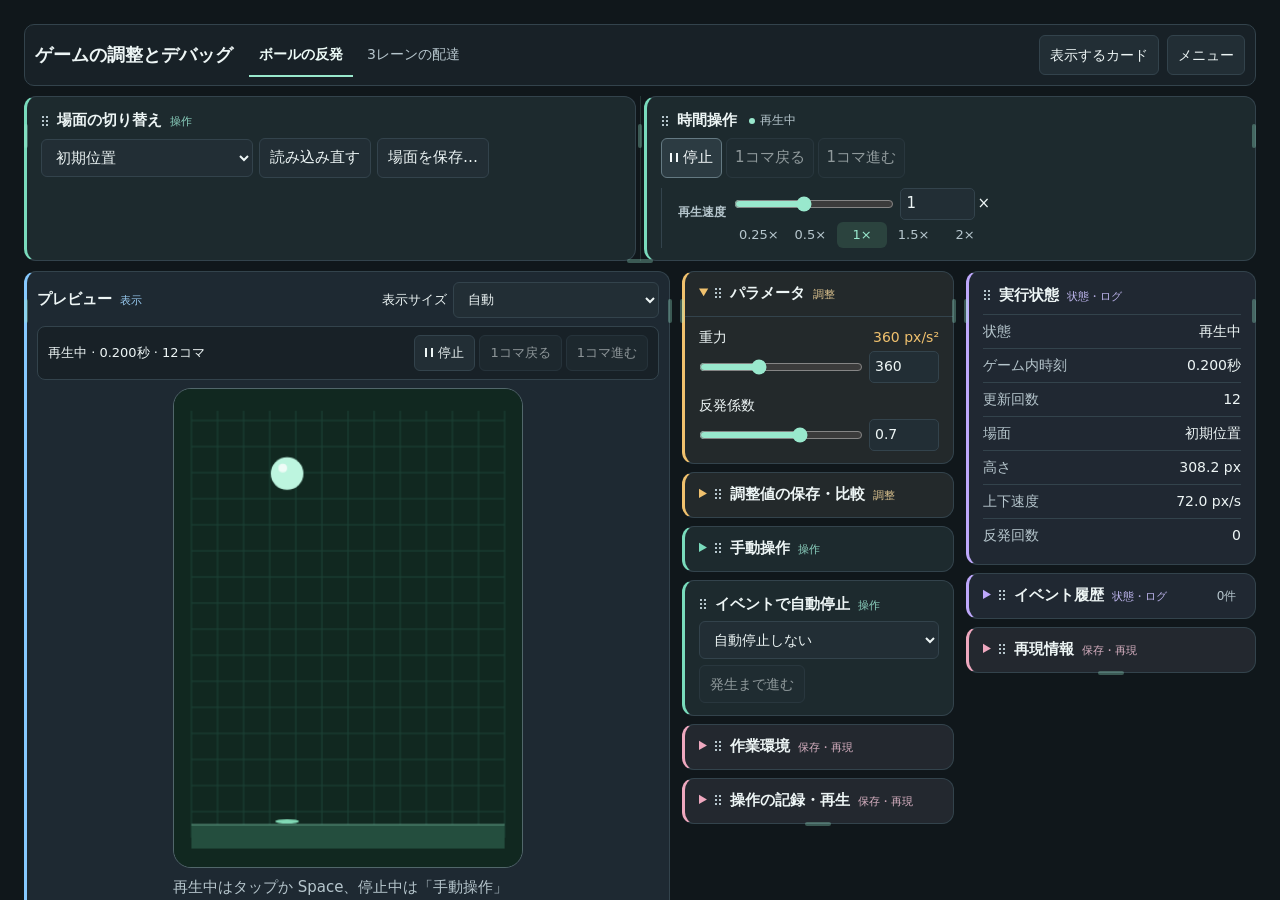
==== index.html @ 3733551e "共通デバッグ盤と2つのブラウザ見本を公開" ====
<!doctype html>
<html lang="ja">
<head>
  <meta charset="utf-8">
  <meta name="viewport" content="width=device-width, initial-scale=1">
  <meta http-equiv="refresh" content="0; url=assets/web/demo.html">
  <title>game-debug-workbench の見本</title>
</head>
<body>
  <p><a href="assets/web/demo.html">ボールの反発の見本を開く</a></p>
</body>
</html>
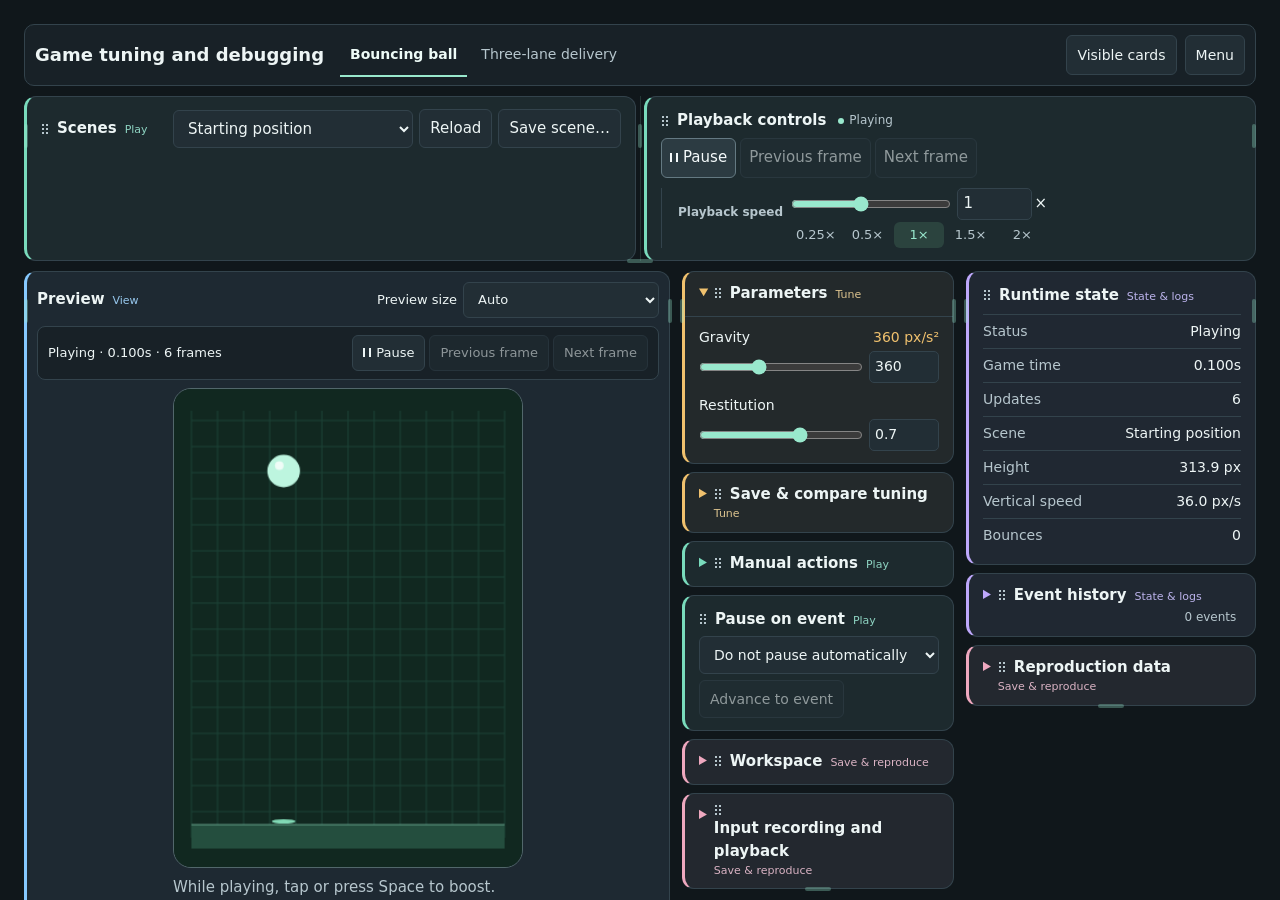
==== commit 0806184b: "Localize the debug workbench and demos for English and Japanese" ====
--- a/index.html
+++ b/index.html
@@ -4,9 +4,9 @@
   <meta charset="utf-8">
   <meta name="viewport" content="width=device-width, initial-scale=1">
   <meta http-equiv="refresh" content="0; url=assets/web/demo.html">
-  <title>game-debug-workbench の見本</title>
+  <title>Game Debug Workbench · Demo / 見本</title>
 </head>
 <body>
-  <p><a href="assets/web/demo.html">ボールの反発の見本を開く</a></p>
+  <p><a href="assets/web/demo.html"><span lang="en">Open the ball demo</span> / ボールの反発の見本を開く</a></p>
 </body>
 </html>
